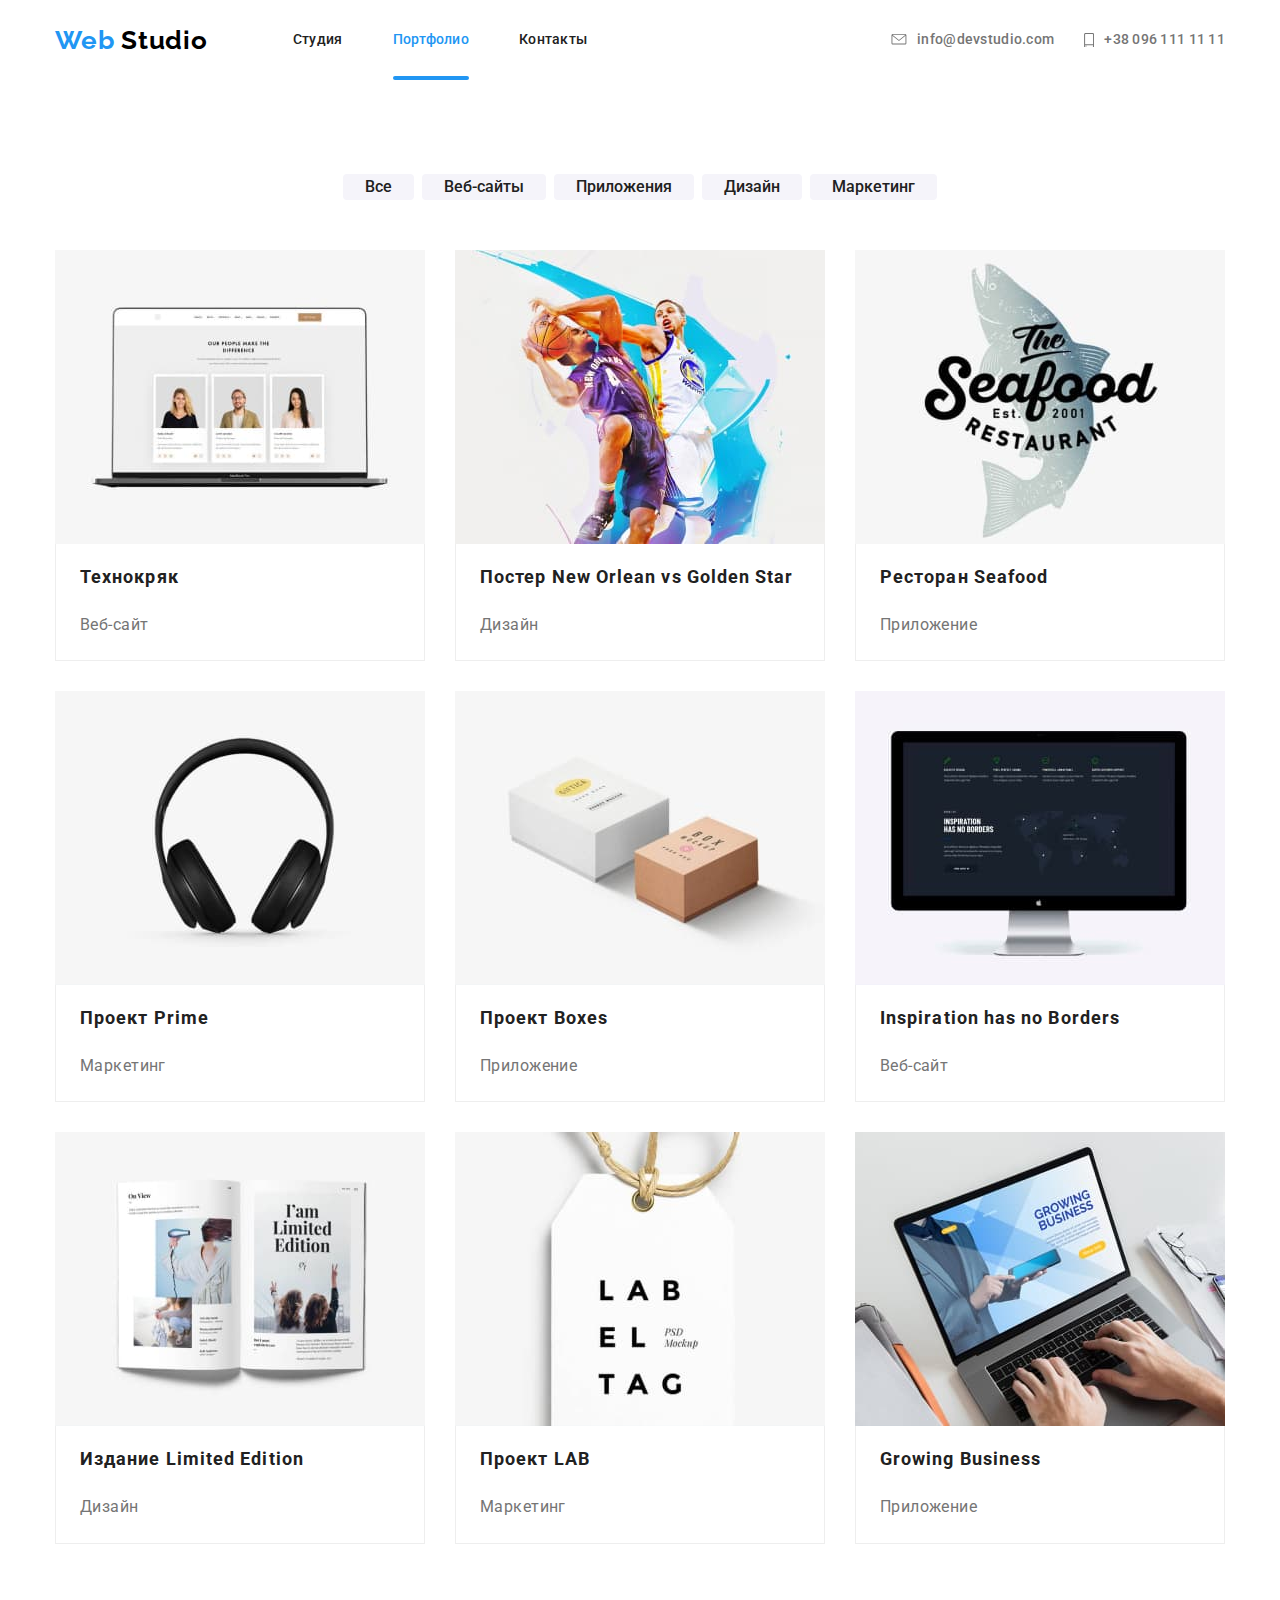
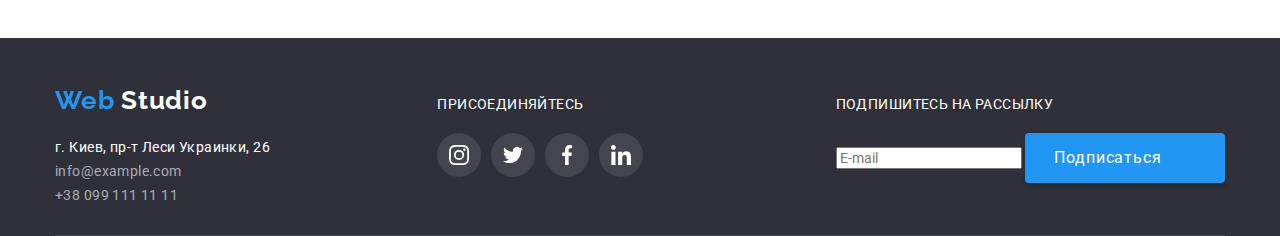
==== portfolio.html @ c871af13 "Выгрузила домашку" ====
<!DOCTYPE html>
<html lang="ru">
  <head>
    <meta charset="UTF-8" />
    <meta name="viewport" content="width=device-width, initial-scale=1.0" />
    <link
      rel="stylesheet"
      href="https://cdnjs.cloudflare.com/ajax/libs/modern-normalize/0.6.0/modern-normalize.min.css"
    />
    <link />
    <link
      href="https://fonts.googleapis.com/css2?family=Raleway:wght@700&family=Roboto:wght@400;500;700&display=swap"
      rel="stylesheet"
    />
    <title>Портфолио проектов</title>
    <link rel="stylesheet" href="./css/main.css" />
  </head>
  <body>
    <!-- Шапка сайта -->
    <header>
      <div class="container nav-wrapper">
        <nav class="top-nav">
          <!-- Логотип сайта -->
          <a href="./index.html" aria-label="Логотип компании" class="logo">
            <span>Web</span>
            <span class="logo-top">Studio</span>
          </a>

          <!-- Меню сайта -->
          <ul class="main-menu">
            <li class="item">
              <a href="./index.html" class="link">Студия</a>
            </li>
            <li class="item">
              <a href="./portfolio.html" class="link current">Портфолио</a>
            </li>
            <li class="item"><a href="#" class="link">Контакты</a></li>
          </ul>
        </nav>

        <!-- Контакты: телефон и почта -->
        <address class="top-address">
          <a href="mailto:info@devstudio.com" class="top-сontacts">
            <svg class="icon-envelope">
              <use href="./images/sprite.svg#envelope"></use>
            </svg>
            info@devstudio.com
          </a>
          <a href="tel:+380961111111" class="top-сontacts">
            <svg class="icon-smartphone">
              <use href="./images/sprite.svg#smartphone"></use>
            </svg>
            +38 096 111 11 11
          </a>
        </address>
      </div>
    </header>

    <!-- Основной блок Портфолио -->
    <main>
      <section class="projects">
        <div class="container">
          <h1 class="visually-hidden">Секция с примерами проектов</h1>
          <ul class="section-list filter-buttons">
            <li class="item">
              <button type="button" class="filter-button">Все</button>
            </li>
            <li class="item">
              <button type="button" class="filter-button">Веб-сайты</button>
            </li>
            <li class="item">
              <button type="button" class="filter-button">Приложения</button>
            </li>
            <li class="item">
              <button type="button" class="filter-button">Дизайн</button>
            </li>
            <li class="item">
              <button type="button" class="filter-button">Маркетинг</button>
            </li>
          </ul>
          <ul class="projects-list">
            <li class="project-card">
              <a href="#" class="project-item">
                <div class="project-overlay">
                  <img
                    src="./images/techno.jpg"
                    alt="Картинка проекта Технокряк"
                  />
                  <p class="project-text">
                    Технокряк это современная площадка распространения
                    коронавируса. Компании используют эту платформу для
                    цифрового шпионажа и атак на защищённые сервера конкурентов.
                  </p>
                </div>
                <div class="card-wrapper">
                  <h2 class="project-title">Технокряк</h2>
                  <p class="project-type">Веб-сайт</p>
                </div>
              </a>
            </li>
            <li class="project-card">
              <a href="#" class="project-item">
                <div class="project-overlay">
                  <img
                    src="./images/poster-new-orlean.jpg"
                    alt="Картинка проекта Нью Орлеан"
                  />
                  <p class="project-text">
                    Технокряк это современная площадка распространения
                    коронавируса. Компании используют эту платформу для
                    цифрового шпионажа и атак на защищённые сервера конкурентов.
                  </p>
                </div>
                <div class="card-wrapper">
                  <h2 class="project-title">
                    Постер New Orlean vs Golden Star
                  </h2>
                  <p class="project-type">Дизайн</p>
                </div>
              </a>
            </li>
            <li class="project-card">
              <a href="#" class="project-item">
                <div class="project-overlay">
                  <img src="./images/restoraunt-seafood.jpg" alt="" />
                  <p class="project-text">
                    Технокряк это современная площадка распространения
                    коронавируса. Компании используют эту платформу для
                    цифрового шпионажа и атак на защищённые сервера конкурентов.
                  </p>
                </div>
                <div class="card-wrapper">
                  <h2 class="project-title">Ресторан Seafood</h2>
                  <p class="project-type">Приложение</p>
                </div>
              </a>
            </li>
            <li class="project-card">
              <a href="#" class="project-item">
                <div class="project-overlay">
                  <img
                    src="./images/project-prime.jpg"
                    alt="Картинка проекта Прайм"
                  />
                  <p class="project-text">
                    Технокряк это современная площадка распространения
                    коронавируса. Компании используют эту платформу для
                    цифрового шпионажа и атак на защищённые сервера конкурентов.
                  </p>
                </div>
                <div class="card-wrapper">
                  <h2 class="project-title">Проект Prime</h2>
                  <p class="project-type">Маркетинг</p>
                </div>
              </a>
            </li>
            <li class="project-card">
              <a href="#" class="project-item">
                <div class="project-overlay">
                  <img
                    src="./images/project-boxes.jpg"
                    alt="Картинка проекта Боксес"
                  />
                  <p class="project-text">
                    Технокряк это современная площадка распространения
                    коронавируса. Компании используют эту платформу для
                    цифрового шпионажа и атак на защищённые сервера конкурентов.
                  </p>
                </div>
                <div class="card-wrapper">
                  <h2 class="project-title">Проект Boxes</h2>
                  <p class="project-type">Приложение</p>
                </div>
              </a>
            </li>
            <li class="project-card">
              <a href="#" class="project-item">
                <div class="project-overlay">
                  <img
                    src="./images/design.jpg"
                    alt="Картинка сайта Inspiration has no Borders"
                  />
                  <p class="project-text">
                    Технокряк это современная площадка распространения
                    коронавируса. Компании используют эту платформу для
                    цифрового шпионажа и атак на защищённые сервера конкурентов.
                  </p>
                </div>
                <div class="card-wrapper">
                  <h2 class="project-title">Inspiration has no Borders</h2>
                  <p class="project-type">Веб-сайт</p>
                </div>
              </a>
            </li>
            <li class="project-card">
              <a href="#" class="project-item">
                <div class="project-overlay">
                  <img
                    src="./images/limited-edition.jpg"
                    alt="Фото издания Лимитид Эдишн"
                  />
                  <p class="project-text">
                    Технокряк это современная площадка распространения
                    коронавируса. Компании используют эту платформу для
                    цифрового шпионажа и атак на защищённые сервера конкурентов.
                  </p>
                </div>
                <div class="card-wrapper">
                  <h2 class="project-title">Издание Limited Edition</h2>
                  <p class="project-type">Дизайн</p>
                </div>
              </a>
            </li>
            <li class="project-card">
              <a href="#" class="project-item">
                <div class="project-overlay">
                  <img
                    src="./images/project-lab.jpg"
                    alt="Картинка пректа ЛАБ"
                  />
                  <p class="project-text">
                    Технокряк это современная площадка распространения
                    коронавируса. Компании используют эту платформу для
                    цифрового шпионажа и атак на защищённые сервера конкурентов.
                  </p>
                </div>
                <div class="card-wrapper">
                  <h2 class="project-title">Проект LAB</h2>
                  <p class="project-type">Маркетинг</p>
                </div>
              </a>
            </li>
            <li class="project-card">
              <a href="#" class="project-item">
                <div class="project-overlay">
                  <img
                    src="./images/img-decktop.jpg"
                    alt="КАртинка приложения Growing Business"
                  />
                  <p class="project-text">
                    Технокряк это современная площадка распространения
                    коронавируса. Компании используют эту платформу для
                    цифрового шпионажа и атак на защищённые сервера конкурентов.
                  </p>
                </div>
                <div class="card-wrapper">
                  <h2 class="project-title">Growing Business</h2>
                  <p class="project-type">Приложение</p>
                </div>
              </a>
            </li>
          </ul>
        </div>
      </section>
    </main>

    <!-- Подвал сайта -->
    <footer>
      <!-- подвал контакты -->
      <div class="container">
        <div class="footer-wrapper">
          <div class="bottom-address">
            <a href="./index.html" aria-label="Логотип компании" class="logo">
              <span>Web</span>
              <span class="logo-bottom">Studio</span>
            </a>
            <address>
              г. Киев, пр-т Леси Украинки, 26
            </address>
            <address>
              <a href="mailto:info@example.com" class="bottom-contacts"
                >info@example.com</a
              ><br />
              <a href="tel:+380991111111" class="bottom-contacts"
                >+38 099 111 11 11</a
              >
            </address>
          </div>

          <!-- подвал соцсети -->
          <div class="social-links">
            <p class="social-text">присоединяйтесь</p>
            <ul class="social-list">
              <li class="social-item">
                <a
                  href="#"
                  class="social social-footer"
                  aria-label="Instagram link"
                >
                  <svg class="icon-social">
                    <use href="./images/sprite.svg#instagram"></use>
                  </svg>
                </a>
              </li>
              <li class="social-item">
                <a
                  href="#"
                  class="social social-footer"
                  aria-label="Twitter link"
                >
                  <svg class="icon-social">
                    <use href="./images/sprite.svg#twitter"></use>
                  </svg>
                </a>
              </li>
              <li class="social-item">
                <a
                  href="#"
                  class="social social-footer"
                  aria-label="Facebook link"
                >
                  <svg class="icon-social">
                    <use href="./images/sprite.svg#facebook"></use>
                  </svg>
                </a>
              </li>
              <li class="social-item">
                <a
                  href="#"
                  class="social social-footer"
                  aria-label="LinkedIn link"
                >
                  <svg class="icon-social">
                    <use href="./images/sprite.svg#linkedin"></use>
                  </svg>
                </a>
              </li>
            </ul>
          </div>

          <!-- подвал форма подписки -->
          <div class="subscribe-form">
            <form action="" method="post">
              <label for="email">Подпишитесь на рассылку</label>
              <input
                type="email"
                name="email"
                id="email"
                placeholder="E-mail"
              />
              <button type="submit">
                Подписаться
                <span class="button-icon"></span>
              </button>
            </form>
          </div>
        </div>
      </div>
    </footer>
  </body>
</html>
---- css/main.css ----
@import "./root.css";
@import "./header.css";
@import "./footer.css";
@import "./common.css";

/* ==========Стилизация блока герой============ */
.hero {
  text-align: center;
  background-color: rgba(47, 48, 58);
  background-image: linear-gradient(
      to right,
      rgba(47, 48, 58, 0.8),
      rgba(47, 48, 58, 0.8)
    ),
    url(../images/header-img.jpg);
  background-repeat: no-repeat;
  background-position: center;
  background-size: cover;

  height: 600px;

  display: flex;
  align-items: center;
  justify-content: center;
}

.cta {
  color: var(--title-secondary);
}

.cta-title {
  font-weight: 900;
  font-size: 44px;
  line-height: 1.36;
  letter-spacing: 0.06em;
  text-transform: uppercase;
  color: inherit;

  margin-top: 0;
  margin-bottom: 30px;
}
.cta-button {
  color: inherit;
  text-decoration: none;
  font-size: 16px;
  line-height: 1.88;
  letter-spacing: 0.06em;

  display: inline-flex;
  justify-content: center;
  align-items: center;
  padding: 10px;
  width: 200px;
  height: 50px;

  background-color: var(--akcent-color);
  box-shadow: 0px 4px 4px rgba(0, 0, 0, 0.15);
  border-radius: 4px;
  border: none;
  cursor: pointer;

  transition: background-color 250ms var(--cubic), box-shadow 250ms var(--cubic);
}

.cta-button:hover,
.cta-button:focus {
  background-color: var(--akcent-hover-button);
  box-shadow: 0px 4px 4px rgba(0, 0, 0, 0.15);
}

.cta-button:active {
  box-shadow: inset 0px 3px 4px rgba(0, 0, 0, 0.3);
}

/*============== Стилизация блока Преимущества =============== */
.section {
  color: var(--text-color);
  padding-bottom: 94px;
}

.top-padding {
  padding-top: 94px;
}
/* 
.hidden {
  display: none;
} */

.visually-hidden {
  position: absolute;
  width: 1px;
  height: 1px;
  margin: -1px;
  border: 0;
  padding: 0;
  clip: rect(0 0 0 0);
  overflow: hidden;
}

/* .for-direction {
  flex-direction: column;
} */

.section-title {
  font-size: 36px;
  line-height: 1.17;
  text-align: center;

  margin: 0 0 50px 0;
}

.section-list {
  display: flex;
  padding-left: 0;
  margin: 0;

  list-style: none;
}
.section-item {
  width: 270px;

  display: flex;
  flex-direction: column;

  text-decoration: none;
  color: inherit;
  font-size: 14px;
}

.section-item:not(:last-child) {
  margin-right: 30px;
}
.icon {
  width: inherit;
  height: 120px;
  background-color: var(--bg-secondary-color);
  border-radius: 4px;
  display: inline-flex;
  justify-content: center;
  align-items: center;
  padding: 25px 100px;
}

.icon-antenna,
.icon-clock,
.icon-diagram,
.icon-astronaut {
  width: 70px;
  height: 70px;
  /* margin: 25px 100px; */
}

.section-subtitle {
  text-transform: uppercase;
  font-size: inherit;

  margin-top: 30px;
  margin-bottom: 10px;
}

.section-text {
  line-height: 1.71;

  margin: 0;
}

/* ======= Стилизация блока чем мы занимаемся */
.wide-card {
  width: 370px;
  position: relative;
}

.wide-card .section-subtitle {
  margin: 0;

  position: absolute;
  left: 0;
  bottom: 0;
  right: 0;
}

.secondary-color {
  color: var(--title-secondary);

  background-color: var(--bg-overlay-color);
  padding: 27px;
  text-align: center;
}

/* ============ Стилизация блока Наша команда ================ */
.for-padding {
  background-color: var(--bg-secondary-color);
  padding: 94px 0;
}
.team,
.team-position {
  font-size: 16px;
  font-weight: 500;
  line-height: 1.19;
  text-transform: capitalize;
  text-align: center;
}

.team-position {
  font-weight: 400;
  margin-bottom: 16px;
}

.for-shadow {
  box-shadow: 0px 2px 1px rgba(0, 0, 0, 0.2), 0px 1px 1px rgba(0, 0, 0, 0.14),
    0px 1px 3px rgba(0, 0, 0, 0.12);
  border-radius: 0px 0px 4px 4px;
}

.social-list {
  list-style: none;
  padding-left: 0;

  display: flex;
}

.social-align {
  justify-content: center;
  padding: 0 32px 24px 32px;
}

.social {
  text-decoration: none;

  display: inline-flex;
  justify-content: center;
  align-items: center;
  width: 44px;
  height: 44px;
  border-radius: 50%;

  transition: background-color 250ms var(--cubic);
}

.icon-social {
  width: 20px;
  height: 20px;
}

.team-social {
  fill: var(--svg-color);

  transition: fill 250ms var(--cubic);
}

.social:hover,
.social:focus {
  background-color: var(--akcent-color);
}

.social:hover .team-social,
.social:focus .team-social {
  fill: var(--svg-hover-color);
}

/* =========Стилизация блока Постоянные клиенты ================= */
.section-logo {
  text-decoration: none;

  display: inline-flex;
  justify-content: center;
  align-items: center;
  width: 170px;
  height: 90px;
  border: 1px solid var(--svg-color);
  border-radius: 4px;
  fill: var(--svg-color);

  transition: border 250ms var(--cubic);
}

.icon-client-first {
  width: 45px;
  height: 50px;

  transition: fill 250ms var(--cubic);
}
.icon-client-second {
  width: 40px;
  height: 52px;

  transition: fill 250ms var(--cubic);
}

.icon-client-third {
  width: 41px;
  height: 43px;

  transition: fill 250ms var(--cubic);
}

.icon-client-fourth {
  width: 80px;
  height: 42px;

  transition: fill 250ms var(--cubic);
}

.icon-client-fifth {
  width: 59px;
  height: 47px;

  transition: fill 250ms var(--cubic);
}

.icon-client-sixth {
  width: 89px;
  height: 46px;

  transition: fill 250ms var(--cubic);
}
.section-logo:hover,
.section-logo:focus {
  border: 1px solid var(--akcent-color);
}

.section-logo:hover .icon-client-first,
.section-logo:focus .icon-client-first,
.section-logo:focus .icon-client-second,
.section-logo:hover .icon-client-second,
.section-logo:hover .icon-client-third,
.section-logo:focus .icon-client-third,
.section-logo:hover .icon-client-fourth,
.section-logo:focus .icon-client-fourth,
.section-logo:hover .icon-client-fifth,
.section-logo:focus .icon-client-fifth,
.section-logo:hover .icon-client-sixth,
.section-logo:focus .icon-client-sixth {
  fill: var(--akcent-color);
}

/* ================ PORTPHOLIO================== */

.projects {
  font-size: 16px;
  padding: 94px 0;
}

.section-list .item:not(:last-child) {
  margin-right: 8px;
}

.filter-buttons {
  display: flex;
  justify-content: center;
}

.filter-button {
  border: none;
  outline: none;
  --h: 26px;
  height: var(--h);
  line-height: var(--h);
  padding: 0 22px;

  background-color: var(--radiobatton-color);
  border-radius: 4px;
  font-size: 16px;
  font-weight: 500;
  color: var(--title-color);
  cursor: pointer;

  transition: background-color 250ms var(--cubic), color 250ms var(--cubic),
    box-shadow 250ms var(--cubic);
}

.filter-button:hover,
.filter-button:focus {
  background-color: var(--akcent-color);
  color: var(--text-hover-color);
  box-shadow: 0px 2px 2px rgba(0, 0, 0, 0.12), 0px 1px 2px rgba(0, 0, 0, 0.08),
    0px 3px 1px rgba(0, 0, 0, 0.1);
}
.filter-button:active {
  box-shadow: inset 0px 2px 2px rgba(0, 0, 0, 0.5);
}

/* ========== Стилизация блоков с проектами =========== */
.projects-list {
  list-style: none;
  padding-left: 0;
  display: flex;
  flex-wrap: wrap;
  margin-top: 50px;
  margin-bottom: 0;

  /* background-color: red; */
}

.project-card {
  width: calc((100% - 60px) / 3);
  margin-right: 30px;
  margin-bottom: 30px;
}

.project-card:nth-child(3n) {
  margin-right: 0;
}

.project-card:nth-last-child(-n + 3) {
  margin-bottom: 0;
}

.project-item {
  display: flex;
  flex-direction: column;

  text-decoration: none;
  color: inherit;
  background: #ffffff;

  transition: box-shadow 250ms var(--cubic);
}

.project-item:hover,
.project-item:focus {
  box-shadow: 1px 4px 6px rgba(0, 0, 0, 0.16), 0px 4px 4px rgba(0, 0, 0, 0.06),
    0px 1px 1px rgba(0, 0, 0, 0.12);
}

.project-item:hover .project-text,
.project-item:focus .project-text {
  transform: translateY(0);
}

.project-item img {
  display: block;
  width: 100%;
}

.project-overlay {
  position: relative;
  overflow: hidden;
}

.project-text {
  position: absolute;
  top: 0;
  left: 0;
  width: 100%;
  height: 100%;
  pointer-events: none;
  transform: translateY(100%);
  transition: transform 250ms var(--cubic);

  margin: 0;
  padding: 0 24px;
  display: flex;
  align-items: center;
  justify-content: center;

  color: var(--text-hover-color);
  background-color: var(--akcent-hover-bg);
  font-size: 18px;
  line-height: 1.55;
}

.card-wrapper {
  padding: 0 24px;

  border: 1px solid #eeeeee;
  border-top: 0;
}

.project-title {
  margin-top: 20px 0 4px 0;

  font-size: 18px;
  letter-spacing: 0.06em;
  line-height: 2;
}

.project-type {
  margin: 0 0 20px 0;

  line-height: 1.9;
}
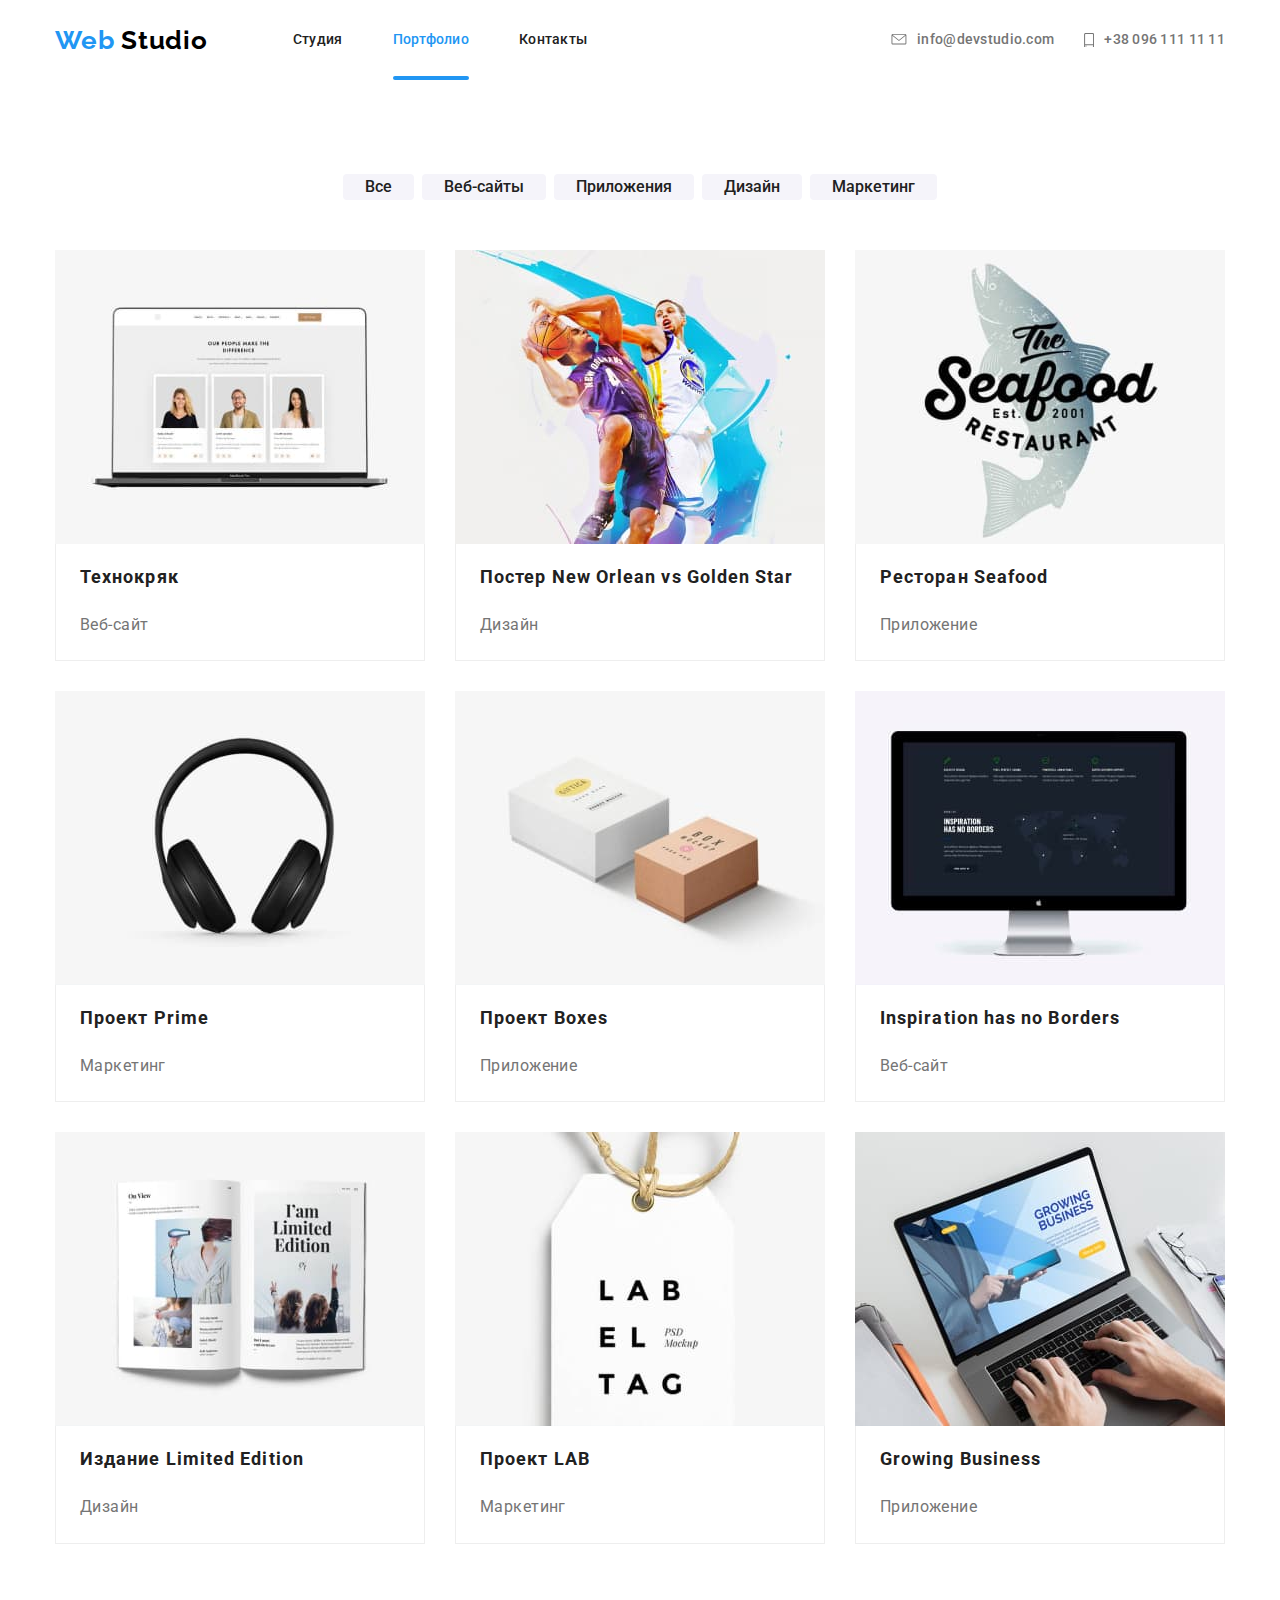
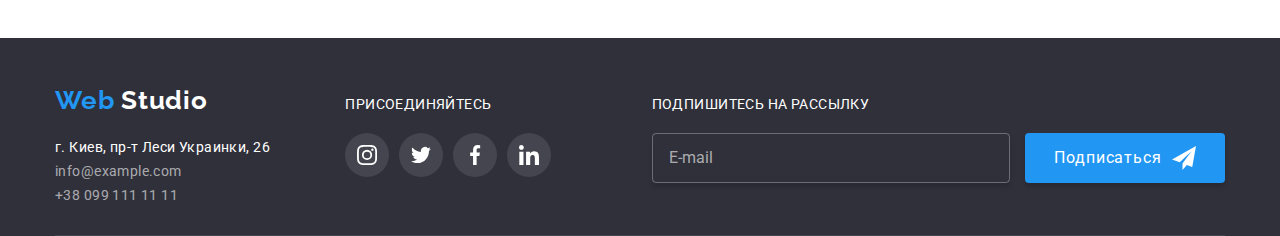
==== commit 916c677f: "Скопировала футер на страницу Портфолио" ====
--- a/portfolio.html
+++ b/portfolio.html
@@ -337,10 +337,13 @@
                 name="email"
                 id="email"
                 placeholder="E-mail"
+                class="subscribe-email"
               />
               <button type="submit">
                 Подписаться
-                <span class="button-icon"></span>
+                <svg class="button-icon">
+                  <use href="./images/sprite.svg#icon-send"></use>
+                </svg>
               </button>
             </form>
           </div>
